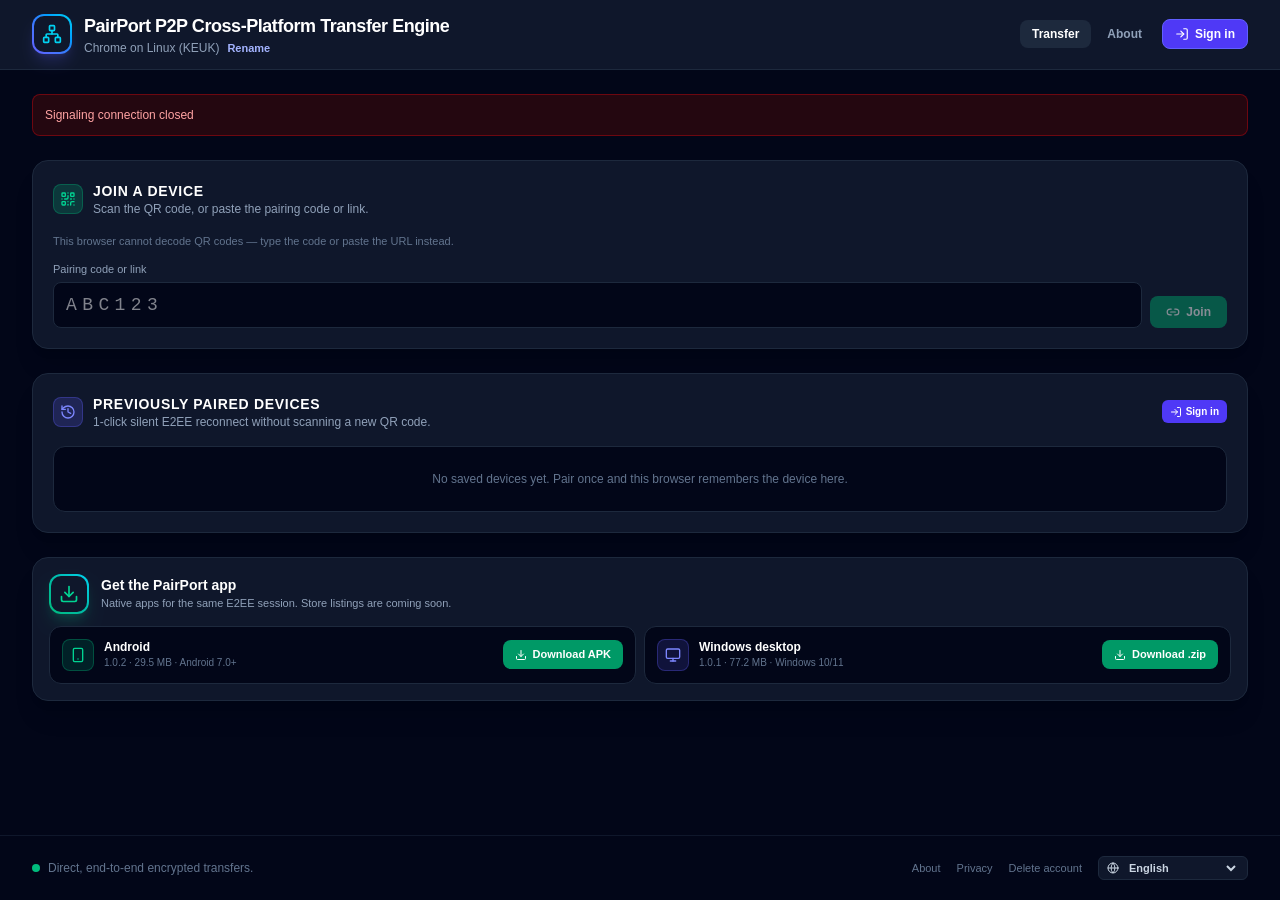
==== index.html @ 7654a20d "Send relay payloads as binary frames" ====
<!doctype html>
<html lang="en">
  <head>
    <meta charset="UTF-8" />
    <meta name="viewport" content="width=device-width, initial-scale=1.0" />
    <title>PairPort P2P Cross-Platform Transfer Engine</title>
    <meta name="description" content="Kotlin Multiplatform & Compose real-time P2P file transfer prototype with WebRTC, LAN fallback, and zero-storage signaling relay." />
    <meta property="og:title" content="PairPort P2P Cross-Platform Transfer Engine" />
    <meta property="og:description" content="Kotlin Multiplatform & Compose real-time P2P file transfer prototype with WebRTC, LAN fallback, and zero-storage signaling relay." />
    <meta property="og:type" content="website" />
    <meta name="twitter:card" content="summary_large_image" />
    <script type="module" crossorigin src="/assets/index-DJAV026c.js"></script>
    <link rel="stylesheet" crossorigin href="/assets/index-BDI04sQw.css">
  </head>
  <body>
    <div id="root"></div>
  </body>
</html>
---- assets/index-BDI04sQw.css ----
/*! tailwindcss v4.3.5 | MIT License | https://tailwindcss.com */
@layer properties{@supports (((-webkit-hyphens:none)) and (not (margin-trim:block))) or ((-moz-orient:inline) and (not (color:rgb(from red r g b)))){*,:before,:after,::backdrop{--tw-translate-x:0;--tw-translate-y:0;--tw-translate-z:0;--tw-space-y-reverse:0;--tw-border-style:solid;--tw-gradient-position:initial;--tw-gradient-from:#0000;--tw-gradient-via:#0000;--tw-gradient-to:#0000;--tw-gradient-stops:initial;--tw-gradient-via-stops:initial;--tw-gradient-from-position:0%;--tw-gradient-via-position:50%;--tw-gradient-to-position:100%;--tw-leading:initial;--tw-font-weight:initial;--tw-tracking:initial;--tw-shadow:0 0 #0000;--tw-shadow-color:initial;--tw-shadow-alpha:100%;--tw-inset-shadow:0 0 #0000;--tw-inset-shadow-color:initial;--tw-inset-shadow-alpha:100%;--tw-ring-color:initial;--tw-ring-shadow:0 0 #0000;--tw-inset-ring-color:initial;--tw-inset-ring-shadow:0 0 #0000;--tw-ring-inset:initial;--tw-ring-offset-width:0px;--tw-ring-offset-color:#fff;--tw-ring-offset-shadow:0 0 #0000;--tw-outline-style:solid;--tw-blur:initial;--tw-brightness:initial;--tw-contrast:initial;--tw-grayscale:initial;--tw-hue-rotate:initial;--tw-invert:initial;--tw-opacity:initial;--tw-saturate:initial;--tw-sepia:initial;--tw-drop-shadow:initial;--tw-drop-shadow-color:initial;--tw-drop-shadow-alpha:100%;--tw-drop-shadow-size:initial;--tw-backdrop-blur:initial;--tw-backdrop-brightness:initial;--tw-backdrop-contrast:initial;--tw-backdrop-grayscale:initial;--tw-backdrop-hue-rotate:initial;--tw-backdrop-invert:initial;--tw-backdrop-opacity:initial;--tw-backdrop-saturate:initial;--tw-backdrop-sepia:initial;--tw-duration:initial}}}@layer theme{:root,:host{--font-sans:-apple-system, BlinkMacSystemFont, "Segoe UI", Roboto, "Helvetica Neue", "Noto Sans", Arial, sans-serif, "Apple Color Emoji", "Segoe UI Emoji", "Segoe UI Symbol", "Noto Color Emoji";--font-mono:ui-monospace, SFMono-Regular, Menlo, Monaco, Consolas, "Liberation Mono", "Courier New", monospace;--color-red-300:oklch(80.8% .114 19.571);--color-red-400:oklch(70.4% .191 22.216);--color-red-500:oklch(63.7% .237 25.331);--color-red-600:oklch(57.7% .245 27.325);--color-red-800:oklch(44.4% .177 26.899);--color-red-900:oklch(39.6% .141 25.723);--color-red-950:oklch(25.8% .092 26.042);--color-amber-200:oklch(92.4% .12 95.746);--color-amber-300:oklch(87.9% .169 91.605);--color-amber-400:oklch(82.8% .189 84.429);--color-amber-500:oklch(76.9% .188 70.08);--color-amber-800:oklch(47.3% .137 46.201);--color-amber-900:oklch(41.4% .112 45.904);--color-amber-950:oklch(27.9% .077 45.635);--color-emerald-300:oklch(84.5% .143 164.978);--color-emerald-400:oklch(76.5% .177 163.223);--color-emerald-500:oklch(69.6% .17 162.48);--color-emerald-600:oklch(59.6% .145 163.225);--color-emerald-800:oklch(43.2% .095 166.913);--color-emerald-950:oklch(26.2% .051 172.552);--color-teal-500:oklch(70.4% .14 182.503);--color-cyan-400:oklch(78.9% .154 211.53);--color-blue-500:oklch(62.3% .214 259.815);--color-indigo-200:oklch(87% .065 274.039);--color-indigo-300:oklch(78.5% .115 274.713);--color-indigo-400:oklch(67.3% .182 276.935);--color-indigo-500:oklch(58.5% .233 277.117);--color-indigo-600:oklch(51.1% .262 276.966);--color-indigo-800:oklch(39.8% .195 277.366);--color-indigo-950:oklch(25.7% .09 281.288);--color-slate-100:oklch(96.8% .007 247.896);--color-slate-200:oklch(92.9% .013 255.508);--color-slate-300:oklch(86.9% .022 252.894);--color-slate-400:oklch(70.4% .04 256.788);--color-slate-500:oklch(55.4% .046 257.417);--color-slate-600:oklch(44.6% .043 257.281);--color-slate-700:oklch(37.2% .044 257.287);--color-slate-800:oklch(27.9% .041 260.031);--color-slate-900:oklch(20.8% .042 265.755);--color-slate-950:oklch(12.9% .042 264.695);--color-white:#fff;--spacing:.25rem;--container-sm:24rem;--container-md:28rem;--container-7xl:80rem;--text-xs:.75rem;--text-xs--line-height:calc(1 / .75);--text-sm:.875rem;--text-sm--line-height:calc(1.25 / .875);--text-lg:1.125rem;--text-lg--line-height:calc(1.75 / 1.125);--text-2xl:1.5rem;--text-2xl--line-height:calc(2 / 1.5);--font-weight-medium:500;--font-weight-semibold:600;--font-weight-bold:700;--tracking-tight:-.025em;--tracking-wide:.025em;--tracking-wider:.05em;--leading-relaxed:1.625;--radius-md:.375rem;--radius-lg:.5rem;--radius-xl:.75rem;--radius-2xl:1rem;--animate-spin:spin 1s linear infinite;--animate-pulse:pulse 2s cubic-bezier(.4, 0, .6, 1) infinite;--blur-sm:8px;--default-transition-duration:.15s;--default-transition-timing-function:cubic-bezier(.4, 0, .2, 1);--default-font-family:var(--font-sans);--default-mono-font-family:var(--font-mono)}}@layer base{*,:after,:before,::backdrop{box-sizing:border-box;border:0 solid;margin:0;padding:0}::file-selector-button{box-sizing:border-box;border:0 solid;margin:0;padding:0}html,:host{-webkit-text-size-adjust:100%;tab-size:4;line-height:1.5;font-family:var(--default-font-family,-apple-system, BlinkMacSystemFont, "Segoe UI", Roboto, "Helvetica Neue", "Noto Sans", Arial, sans-serif, "Apple Color Emoji", "Segoe UI Emoji", "Segoe UI Symbol", "Noto Color Emoji");font-feature-settings:var(--default-font-feature-settings,normal);font-variation-settings:var(--default-font-variation-settings,normal);-webkit-tap-highlight-color:transparent}hr{height:0;color:inherit;border-top-width:1px}abbr:where([title]){-webkit-text-decoration:underline dotted;text-decoration:underline dotted}h1,h2,h3,h4,h5,h6{font-size:inherit;font-weight:inherit}a{color:inherit;-webkit-text-decoration:inherit;-webkit-text-decoration:inherit;-webkit-text-decoration:inherit;-webkit-text-decoration:inherit;text-decoration:inherit}b,strong{font-weight:bolder}code,kbd,samp,pre{font-family:var(--default-mono-font-family,ui-monospace, SFMono-Regular, Menlo, Monaco, Consolas, "Liberation Mono", "Courier New", monospace);font-feature-settings:var(--default-mono-font-feature-settings,normal);font-variation-settings:var(--default-mono-font-variation-settings,normal);font-size:1em}small{font-size:80%}sub,sup{vertical-align:baseline;font-size:75%;line-height:0;position:relative}sub{bottom:-.25em}sup{top:-.5em}table{text-indent:0;border-color:inherit;border-collapse:collapse}:-moz-focusring:where(:not(iframe)){outline:auto}progress{vertical-align:baseline}summary{display:list-item}ol,ul,menu{list-style:none}img,svg,video,canvas,audio,iframe,embed,object{vertical-align:middle;display:block}img,video{max-width:100%;height:auto}button,input,select,optgroup,textarea{font:inherit;font-feature-settings:inherit;font-variation-settings:inherit;letter-spacing:inherit;color:inherit;opacity:1;background-color:#0000;border-radius:0}::file-selector-button{font:inherit;font-feature-settings:inherit;font-variation-settings:inherit;letter-spacing:inherit;color:inherit;opacity:1;background-color:#0000;border-radius:0}:where(select:is([multiple],[size])) optgroup{font-weight:bolder}:where(select:is([multiple],[size])) optgroup option{padding-inline-start:20px}::file-selector-button{margin-inline-end:4px}::placeholder{opacity:1}@supports (not ((-webkit-appearance:-apple-pay-button))) or (contain-intrinsic-size:1px){::placeholder{color:currentColor}@supports (color:color-mix(in lab, red, red)){::placeholder{color:color-mix(in oklab, currentcolor 50%, transparent)}}}textarea{resize:vertical}::-webkit-search-decoration{-webkit-appearance:none}::-webkit-date-and-time-value{min-height:1lh;text-align:inherit}::-webkit-datetime-edit{display:inline-flex}::-webkit-datetime-edit-fields-wrapper{padding:0}::-webkit-datetime-edit{padding-block:0}::-webkit-datetime-edit-year-field{padding-block:0}::-webkit-datetime-edit-month-field{padding-block:0}::-webkit-datetime-edit-day-field{padding-block:0}::-webkit-datetime-edit-hour-field{padding-block:0}::-webkit-datetime-edit-minute-field{padding-block:0}::-webkit-datetime-edit-second-field{padding-block:0}::-webkit-datetime-edit-millisecond-field{padding-block:0}::-webkit-datetime-edit-meridiem-field{padding-block:0}::-webkit-calendar-picker-indicator{line-height:1}:-moz-ui-invalid{box-shadow:none}button,input:where([type=button],[type=reset],[type=submit]){appearance:button}::file-selector-button{appearance:button}::-webkit-inner-spin-button{height:auto}::-webkit-outer-spin-button{height:auto}[hidden]:where(:not([hidden=until-found])){display:none!important}}@layer components;@layer utilities{.invisible{visibility:hidden}.visible{visibility:visible}.sr-only{clip-path:inset(50%);white-space:nowrap;border-width:0;width:1px;height:1px;margin:-1px;padding:0;position:absolute;overflow:hidden}.absolute{position:absolute}.fixed{position:fixed}.relative{position:relative}.static{position:static}.inset-0{inset:0}.top-1\/2{top:50%}.top-3{top:calc(var(--spacing) * 3)}.right-1\.5{right:calc(var(--spacing) * 1.5)}.right-3{right:calc(var(--spacing) * 3)}.z-50{z-index:50}.container{width:100%}@media (width>=40rem){.container{max-width:40rem}}@media (width>=48rem){.container{max-width:48rem}}@media (width>=64rem){.container{max-width:64rem}}@media (width>=80rem){.container{max-width:80rem}}@media (width>=96rem){.container{max-width:96rem}}.mx-auto{margin-inline:auto}.mt-0\.5{margin-top:calc(var(--spacing) * .5)}.mt-1{margin-top:var(--spacing)}.mt-1\.5{margin-top:calc(var(--spacing) * 1.5)}.mt-2{margin-top:calc(var(--spacing) * 2)}.mt-3{margin-top:calc(var(--spacing) * 3)}.mt-4{margin-top:calc(var(--spacing) * 4)}.mb-1{margin-bottom:var(--spacing)}.mb-1\.5{margin-bottom:calc(var(--spacing) * 1.5)}.mb-2{margin-bottom:calc(var(--spacing) * 2)}.mb-3{margin-bottom:calc(var(--spacing) * 3)}.mb-4{margin-bottom:calc(var(--spacing) * 4)}.ml-auto{margin-left:auto}.block{display:block}.contents{display:contents}.flex{display:flex}.grid{display:grid}.hidden{display:none}.inline{display:inline}.inline-flex{display:inline-flex}.table{display:table}.h-1\.5{height:calc(var(--spacing) * 1.5)}.h-2{height:calc(var(--spacing) * 2)}.h-3{height:calc(var(--spacing) * 3)}.h-3\.5{height:calc(var(--spacing) * 3.5)}.h-4{height:calc(var(--spacing) * 4)}.h-5{height:calc(var(--spacing) * 5)}.h-8{height:calc(var(--spacing) * 8)}.h-10{height:calc(var(--spacing) * 10)}.h-11{height:calc(var(--spacing) * 11)}.h-56{height:calc(var(--spacing) * 56)}.h-full{height:100%}.max-h-24{max-height:calc(var(--spacing) * 24)}.max-h-40{max-height:calc(var(--spacing) * 40)}.max-h-64{max-height:calc(var(--spacing) * 64)}.max-h-\[56vh\]{max-height:56vh}.max-h-\[calc\(100vh-2rem\)\]{max-height:calc(100vh - 2rem)}.min-h-\[40px\]{min-height:40px}.min-h-\[320px\]{min-height:320px}.min-h-screen{min-height:100vh}.w-2{width:calc(var(--spacing) * 2)}.w-3{width:calc(var(--spacing) * 3)}.w-3\.5{width:calc(var(--spacing) * 3.5)}.w-4{width:calc(var(--spacing) * 4)}.w-5{width:calc(var(--spacing) * 5)}.w-8{width:calc(var(--spacing) * 8)}.w-10{width:calc(var(--spacing) * 10)}.w-11{width:calc(var(--spacing) * 11)}.w-56{width:calc(var(--spacing) * 56)}.w-full{width:100%}.max-w-7xl{max-width:var(--container-7xl)}.max-w-\[78\%\]{max-width:78%}.max-w-\[160px\]{max-width:160px}.max-w-md{max-width:var(--container-md)}.max-w-sm{max-width:var(--container-sm)}.min-w-0{min-width:0}.min-w-\[180px\]{min-width:180px}.flex-1{flex:1}.shrink-0{flex-shrink:0}.grow{flex-grow:1}.border-collapse{border-collapse:collapse}.-translate-y-1\/2{--tw-translate-y:calc(calc(1 / 2 * 100%) * -1);translate:var(--tw-translate-x) var(--tw-translate-y)}.animate-pulse{animation:var(--animate-pulse)}.animate-spin{animation:var(--animate-spin)}.cursor-pointer{cursor:pointer}.resize-none{resize:none}.grid-cols-1{grid-template-columns:repeat(1,minmax(0,1fr))}.grid-cols-2{grid-template-columns:repeat(2,minmax(0,1fr))}.flex-col{flex-direction:column}.flex-wrap{flex-wrap:wrap}.items-center{align-items:center}.items-end{align-items:flex-end}.items-start{align-items:flex-start}.justify-between{justify-content:space-between}.justify-center{justify-content:center}.justify-end{justify-content:flex-end}.justify-start{justify-content:flex-start}.gap-1{gap:var(--spacing)}.gap-1\.5{gap:calc(var(--spacing) * 1.5)}.gap-2{gap:calc(var(--spacing) * 2)}.gap-2\.5{gap:calc(var(--spacing) * 2.5)}.gap-3{gap:calc(var(--spacing) * 3)}:where(.space-y-2>:not(:last-child)){--tw-space-y-reverse:0;margin-block-start:calc(calc(var(--spacing) * 2) * var(--tw-space-y-reverse));margin-block-end:calc(calc(var(--spacing) * 2) * calc(1 - var(--tw-space-y-reverse)))}:where(.space-y-3>:not(:last-child)){--tw-space-y-reverse:0;margin-block-start:calc(calc(var(--spacing) * 3) * var(--tw-space-y-reverse));margin-block-end:calc(calc(var(--spacing) * 3) * calc(1 - var(--tw-space-y-reverse)))}:where(.space-y-4>:not(:last-child)){--tw-space-y-reverse:0;margin-block-start:calc(calc(var(--spacing) * 4) * var(--tw-space-y-reverse));margin-block-end:calc(calc(var(--spacing) * 4) * calc(1 - var(--tw-space-y-reverse)))}:where(.space-y-6>:not(:last-child)){--tw-space-y-reverse:0;margin-block-start:calc(calc(var(--spacing) * 6) * var(--tw-space-y-reverse));margin-block-end:calc(calc(var(--spacing) * 6) * calc(1 - var(--tw-space-y-reverse)))}.gap-x-4{column-gap:calc(var(--spacing) * 4)}.gap-y-2{row-gap:calc(var(--spacing) * 2)}.truncate{text-overflow:ellipsis;white-space:nowrap;overflow:hidden}.overflow-hidden{overflow:hidden}.overflow-y-auto{overflow-y:auto}.rounded-2xl{border-radius:var(--radius-2xl)}.rounded-\[10px\]{border-radius:10px}.rounded-full{border-radius:2147483647px}.rounded-lg{border-radius:var(--radius-lg)}.rounded-md{border-radius:var(--radius-md)}.rounded-xl{border-radius:var(--radius-xl)}.border{border-style:var(--tw-border-style);border-width:1px}.border-t{border-top-style:var(--tw-border-style);border-top-width:1px}.border-b{border-bottom-style:var(--tw-border-style);border-bottom-width:1px}.border-amber-500{border-color:var(--color-amber-500)}.border-amber-500\/30{border-color:#f99c004d}@supports (color:color-mix(in lab, red, red)){.border-amber-500\/30{border-color:color-mix(in oklab, var(--color-amber-500) 30%, transparent)}}.border-amber-800\/60{border-color:#953d0099}@supports (color:color-mix(in lab, red, red)){.border-amber-800\/60{border-color:color-mix(in oklab, var(--color-amber-800) 60%, transparent)}}.border-amber-900\/60{border-color:#7b330699}@supports (color:color-mix(in lab, red, red)){.border-amber-900\/60{border-color:color-mix(in oklab, var(--color-amber-900) 60%, transparent)}}.border-emerald-500\/30{border-color:#00bb7f4d}@supports (color:color-mix(in lab, red, red)){.border-emerald-500\/30{border-color:color-mix(in oklab, var(--color-emerald-500) 30%, transparent)}}.border-emerald-500\/40{border-color:#00bb7f66}@supports (color:color-mix(in lab, red, red)){.border-emerald-500\/40{border-color:color-mix(in oklab, var(--color-emerald-500) 40%, transparent)}}.border-emerald-800\/60{border-color:#005f4699}@supports (color:color-mix(in lab, red, red)){.border-emerald-800\/60{border-color:color-mix(in oklab, var(--color-emerald-800) 60%, transparent)}}.border-indigo-500{border-color:var(--color-indigo-500)}.border-indigo-500\/30{border-color:#625fff4d}@supports (color:color-mix(in lab, red, red)){.border-indigo-500\/30{border-color:color-mix(in oklab, var(--color-indigo-500) 30%, transparent)}}.border-indigo-800\/40{border-color:#372aac66}@supports (color:color-mix(in lab, red, red)){.border-indigo-800\/40{border-color:color-mix(in oklab, var(--color-indigo-800) 40%, transparent)}}.border-indigo-800\/60{border-color:#372aac99}@supports (color:color-mix(in lab, red, red)){.border-indigo-800\/60{border-color:color-mix(in oklab, var(--color-indigo-800) 60%, transparent)}}.border-red-800\/60{border-color:#9f071299}@supports (color:color-mix(in lab, red, red)){.border-red-800\/60{border-color:color-mix(in oklab, var(--color-red-800) 60%, transparent)}}.border-red-900\/60{border-color:#82181a99}@supports (color:color-mix(in lab, red, red)){.border-red-900\/60{border-color:color-mix(in oklab, var(--color-red-900) 60%, transparent)}}.border-slate-200{border-color:var(--color-slate-200)}.border-slate-600{border-color:var(--color-slate-600)}.border-slate-700{border-color:var(--color-slate-700)}.border-slate-700\/60{border-color:#31415899}@supports (color:color-mix(in lab, red, red)){.border-slate-700\/60{border-color:color-mix(in oklab, var(--color-slate-700) 60%, transparent)}}.border-slate-800{border-color:var(--color-slate-800)}.border-slate-900{border-color:var(--color-slate-900)}.bg-amber-500\/20{background-color:#f99c0033}@supports (color:color-mix(in lab, red, red)){.bg-amber-500\/20{background-color:color-mix(in oklab, var(--color-amber-500) 20%, transparent)}}.bg-amber-900\/40{background-color:#7b330666}@supports (color:color-mix(in lab, red, red)){.bg-amber-900\/40{background-color:color-mix(in oklab, var(--color-amber-900) 40%, transparent)}}.bg-amber-950\/40{background-color:#46190166}@supports (color:color-mix(in lab, red, red)){.bg-amber-950\/40{background-color:color-mix(in oklab, var(--color-amber-950) 40%, transparent)}}.bg-emerald-400{background-color:var(--color-emerald-400)}.bg-emerald-500{background-color:var(--color-emerald-500)}.bg-emerald-500\/15{background-color:#00bb7f26}@supports (color:color-mix(in lab, red, red)){.bg-emerald-500\/15{background-color:color-mix(in oklab, var(--color-emerald-500) 15%, transparent)}}.bg-emerald-500\/20{background-color:#00bb7f33}@supports (color:color-mix(in lab, red, red)){.bg-emerald-500\/20{background-color:color-mix(in oklab, var(--color-emerald-500) 20%, transparent)}}.bg-emerald-600{background-color:var(--color-emerald-600)}.bg-emerald-950\/50{background-color:#002c2280}@supports (color:color-mix(in lab, red, red)){.bg-emerald-950\/50{background-color:color-mix(in oklab, var(--color-emerald-950) 50%, transparent)}}.bg-indigo-500\/15{background-color:#625fff26}@supports (color:color-mix(in lab, red, red)){.bg-indigo-500\/15{background-color:color-mix(in oklab, var(--color-indigo-500) 15%, transparent)}}.bg-indigo-500\/20{background-color:#625fff33}@supports (color:color-mix(in lab, red, red)){.bg-indigo-500\/20{background-color:color-mix(in oklab, var(--color-indigo-500) 20%, transparent)}}.bg-indigo-600{background-color:var(--color-indigo-600)}.bg-indigo-950\/40{background-color:#1e1a4d66}@supports (color:color-mix(in lab, red, red)){.bg-indigo-950\/40{background-color:color-mix(in oklab, var(--color-indigo-950) 40%, transparent)}}.bg-indigo-950\/50{background-color:#1e1a4d80}@supports (color:color-mix(in lab, red, red)){.bg-indigo-950\/50{background-color:color-mix(in oklab, var(--color-indigo-950) 50%, transparent)}}.bg-indigo-950\/60{background-color:#1e1a4d99}@supports (color:color-mix(in lab, red, red)){.bg-indigo-950\/60{background-color:color-mix(in oklab, var(--color-indigo-950) 60%, transparent)}}.bg-red-500{background-color:var(--color-red-500)}.bg-red-600{background-color:var(--color-red-600)}.bg-red-950\/40{background-color:#46080966}@supports (color:color-mix(in lab, red, red)){.bg-red-950\/40{background-color:color-mix(in oklab, var(--color-red-950) 40%, transparent)}}.bg-red-950\/50{background-color:#46080980}@supports (color:color-mix(in lab, red, red)){.bg-red-950\/50{background-color:color-mix(in oklab, var(--color-red-950) 50%, transparent)}}.bg-slate-600{background-color:var(--color-slate-600)}.bg-slate-700{background-color:var(--color-slate-700)}.bg-slate-800{background-color:var(--color-slate-800)}.bg-slate-800\/80{background-color:#1d293dcc}@supports (color:color-mix(in lab, red, red)){.bg-slate-800\/80{background-color:color-mix(in oklab, var(--color-slate-800) 80%, transparent)}}.bg-slate-900{background-color:var(--color-slate-900)}.bg-slate-950{background-color:var(--color-slate-950)}.bg-slate-950\/80{background-color:#020618cc}@supports (color:color-mix(in lab, red, red)){.bg-slate-950\/80{background-color:color-mix(in oklab, var(--color-slate-950) 80%, transparent)}}.bg-transparent{background-color:#0000}.bg-white{background-color:var(--color-white)}.bg-gradient-to-r{--tw-gradient-position:to right in oklab;background-image:linear-gradient(var(--tw-gradient-stops))}.bg-gradient-to-tr{--tw-gradient-position:to top right in oklab;background-image:linear-gradient(var(--tw-gradient-stops))}.from-emerald-500{--tw-gradient-from:var(--color-emerald-500);--tw-gradient-stops:var(--tw-gradient-via-stops,var(--tw-gradient-position), var(--tw-gradient-from) var(--tw-gradient-from-position), var(--tw-gradient-to) var(--tw-gradient-to-position))}.from-indigo-500{--tw-gradient-from:var(--color-indigo-500);--tw-gradient-stops:var(--tw-gradient-via-stops,var(--tw-gradient-position), var(--tw-gradient-from) var(--tw-gradient-from-position), var(--tw-gradient-to) var(--tw-gradient-to-position))}.via-blue-500{--tw-gradient-via:var(--color-blue-500);--tw-gradient-via-stops:var(--tw-gradient-position), var(--tw-gradient-from) var(--tw-gradient-from-position), var(--tw-gradient-via) var(--tw-gradient-via-position), var(--tw-gradient-to) var(--tw-gradient-to-position);--tw-gradient-stops:var(--tw-gradient-via-stops)}.via-teal-500{--tw-gradient-via:var(--color-teal-500);--tw-gradient-via-stops:var(--tw-gradient-position), var(--tw-gradient-from) var(--tw-gradient-from-position), var(--tw-gradient-via) var(--tw-gradient-via-position), var(--tw-gradient-to) var(--tw-gradient-to-position);--tw-gradient-stops:var(--tw-gradient-via-stops)}.to-cyan-400{--tw-gradient-to:var(--color-cyan-400);--tw-gradient-stops:var(--tw-gradient-via-stops,var(--tw-gradient-position), var(--tw-gradient-from) var(--tw-gradient-from-position), var(--tw-gradient-to) var(--tw-gradient-to-position))}.to-emerald-400{--tw-gradient-to:var(--color-emerald-400);--tw-gradient-stops:var(--tw-gradient-via-stops,var(--tw-gradient-position), var(--tw-gradient-from) var(--tw-gradient-from-position), var(--tw-gradient-to) var(--tw-gradient-to-position))}.object-cover{object-fit:cover}.p-0\.5{padding:calc(var(--spacing) * .5)}.p-1{padding:var(--spacing)}.p-1\.5{padding:calc(var(--spacing) * 1.5)}.p-2{padding:calc(var(--spacing) * 2)}.p-2\.5{padding:calc(var(--spacing) * 2.5)}.p-3{padding:calc(var(--spacing) * 3)}.p-4{padding:calc(var(--spacing) * 4)}.p-5{padding:calc(var(--spacing) * 5)}.p-6{padding:calc(var(--spacing) * 6)}.px-2{padding-inline:calc(var(--spacing) * 2)}.px-2\.5{padding-inline:calc(var(--spacing) * 2.5)}.px-3{padding-inline:calc(var(--spacing) * 3)}.px-4{padding-inline:calc(var(--spacing) * 4)}.px-6{padding-inline:calc(var(--spacing) * 6)}.py-1{padding-block:var(--spacing)}.py-1\.5{padding-block:calc(var(--spacing) * 1.5)}.py-2{padding-block:calc(var(--spacing) * 2)}.py-3{padding-block:calc(var(--spacing) * 3)}.py-4{padding-block:calc(var(--spacing) * 4)}.py-5{padding-block:calc(var(--spacing) * 5)}.py-6{padding-block:calc(var(--spacing) * 6)}.py-12{padding-block:calc(var(--spacing) * 12)}.pt-3{padding-top:calc(var(--spacing) * 3)}.pr-8{padding-right:calc(var(--spacing) * 8)}.pr-10{padding-right:calc(var(--spacing) * 10)}.text-center{text-align:center}.font-mono{font-family:var(--font-mono)}.font-sans{font-family:var(--font-sans)}.text-2xl{font-size:var(--text-2xl);line-height:var(--tw-leading,var(--text-2xl--line-height))}.text-lg{font-size:var(--text-lg);line-height:var(--tw-leading,var(--text-lg--line-height))}.text-sm{font-size:var(--text-sm);line-height:var(--tw-leading,var(--text-sm--line-height))}.text-xs{font-size:var(--text-xs);line-height:var(--tw-leading,var(--text-xs--line-height))}.text-\[10px\]{font-size:10px}.text-\[11px\]{font-size:11px}.leading-relaxed{--tw-leading:var(--leading-relaxed);line-height:var(--leading-relaxed)}.font-bold{--tw-font-weight:var(--font-weight-bold);font-weight:var(--font-weight-bold)}.font-medium{--tw-font-weight:var(--font-weight-medium);font-weight:var(--font-weight-medium)}.font-semibold{--tw-font-weight:var(--font-weight-semibold);font-weight:var(--font-weight-semibold)}.tracking-\[0\.3em\]{--tw-tracking:.3em;letter-spacing:.3em}.tracking-\[0\.35em\]{--tw-tracking:.35em;letter-spacing:.35em}.tracking-tight{--tw-tracking:var(--tracking-tight);letter-spacing:var(--tracking-tight)}.tracking-wide{--tw-tracking:var(--tracking-wide);letter-spacing:var(--tracking-wide)}.tracking-wider{--tw-tracking:var(--tracking-wider);letter-spacing:var(--tracking-wider)}.break-words{overflow-wrap:break-word}.break-all{word-break:break-all}.whitespace-pre-wrap{white-space:pre-wrap}.text-amber-200{color:var(--color-amber-200)}.text-amber-300{color:var(--color-amber-300)}.text-amber-400{color:var(--color-amber-400)}.text-cyan-400{color:var(--color-cyan-400)}.text-emerald-300{color:var(--color-emerald-300)}.text-emerald-400{color:var(--color-emerald-400)}.text-indigo-200{color:var(--color-indigo-200)}.text-indigo-300{color:var(--color-indigo-300)}.text-indigo-400{color:var(--color-indigo-400)}.text-red-300{color:var(--color-red-300)}.text-red-400{color:var(--color-red-400)}.text-slate-100{color:var(--color-slate-100)}.text-slate-200{color:var(--color-slate-200)}.text-slate-300{color:var(--color-slate-300)}.text-slate-400{color:var(--color-slate-400)}.text-slate-500{color:var(--color-slate-500)}.text-slate-600{color:var(--color-slate-600)}.text-white{color:var(--color-white)}.lowercase{text-transform:lowercase}.uppercase{text-transform:uppercase}.placeholder-slate-500::placeholder{color:var(--color-slate-500)}.shadow{--tw-shadow:0 1px 3px 0 var(--tw-shadow-color,#0000001a), 0 1px 2px -1px var(--tw-shadow-color,#0000001a);box-shadow:var(--tw-inset-shadow), var(--tw-inset-ring-shadow), var(--tw-ring-offset-shadow), var(--tw-ring-shadow), var(--tw-shadow)}.shadow-2xl{--tw-shadow:0 25px 50px -12px var(--tw-shadow-color,#00000040);box-shadow:var(--tw-inset-shadow), var(--tw-inset-ring-shadow), var(--tw-ring-offset-shadow), var(--tw-ring-shadow), var(--tw-shadow)}.shadow-\[0_0_6px_rgba\(52\,211\,153\,0\.8\)\]{--tw-shadow:0 0 6px var(--tw-shadow-color,#34d399cc);box-shadow:var(--tw-inset-shadow), var(--tw-inset-ring-shadow), var(--tw-ring-offset-shadow), var(--tw-ring-shadow), var(--tw-shadow)}.shadow-lg{--tw-shadow:0 10px 15px -3px var(--tw-shadow-color,#0000001a), 0 4px 6px -4px var(--tw-shadow-color,#0000001a);box-shadow:var(--tw-inset-shadow), var(--tw-inset-ring-shadow), var(--tw-ring-offset-shadow), var(--tw-ring-shadow), var(--tw-shadow)}.shadow-xl{--tw-shadow:0 20px 25px -5px var(--tw-shadow-color,#0000001a), 0 8px 10px -6px var(--tw-shadow-color,#0000001a);box-shadow:var(--tw-inset-shadow), var(--tw-inset-ring-shadow), var(--tw-ring-offset-shadow), var(--tw-ring-shadow), var(--tw-shadow)}.ring{--tw-ring-shadow:var(--tw-ring-inset, ) 0 0 0 calc(1px + var(--tw-ring-offset-width)) var(--tw-ring-color,currentcolor);box-shadow:var(--tw-inset-shadow), var(--tw-inset-ring-shadow), var(--tw-ring-offset-shadow), var(--tw-ring-shadow), var(--tw-shadow)}.shadow-emerald-500\/20{--tw-shadow-color:#00bb7f33}@supports (color:color-mix(in lab, red, red)){.shadow-emerald-500\/20{--tw-shadow-color:color-mix(in oklab, color-mix(in oklab, var(--color-emerald-500) 20%, transparent) var(--tw-shadow-alpha), transparent)}}.shadow-indigo-500\/20{--tw-shadow-color:#625fff33}@supports (color:color-mix(in lab, red, red)){.shadow-indigo-500\/20{--tw-shadow-color:color-mix(in oklab, color-mix(in oklab, var(--color-indigo-500) 20%, transparent) var(--tw-shadow-alpha), transparent)}}.outline{outline-style:var(--tw-outline-style);outline-width:1px}.filter{filter:var(--tw-blur, ) var(--tw-brightness, ) var(--tw-contrast, ) var(--tw-grayscale, ) var(--tw-hue-rotate, ) var(--tw-invert, ) var(--tw-saturate, ) var(--tw-sepia, ) var(--tw-drop-shadow, )}.backdrop-blur-sm{--tw-backdrop-blur:blur(var(--blur-sm));-webkit-backdrop-filter:var(--tw-backdrop-blur, ) var(--tw-backdrop-brightness, ) var(--tw-backdrop-contrast, ) var(--tw-backdrop-grayscale, ) var(--tw-backdrop-hue-rotate, ) var(--tw-backdrop-invert, ) var(--tw-backdrop-opacity, ) var(--tw-backdrop-saturate, ) var(--tw-backdrop-sepia, );backdrop-filter:var(--tw-backdrop-blur, ) var(--tw-backdrop-brightness, ) var(--tw-backdrop-contrast, ) var(--tw-backdrop-grayscale, ) var(--tw-backdrop-hue-rotate, ) var(--tw-backdrop-invert, ) var(--tw-backdrop-opacity, ) var(--tw-backdrop-saturate, ) var(--tw-backdrop-sepia, )}.transition-all{transition-property:all;transition-timing-function:var(--tw-ease,var(--default-transition-timing-function));transition-duration:var(--tw-duration,var(--default-transition-duration))}.transition-colors{transition-property:color,background-color,border-color,outline-color,text-decoration-color,fill,stroke,--tw-gradient-from,--tw-gradient-via,--tw-gradient-to;transition-timing-function:var(--tw-ease,var(--default-transition-timing-function));transition-duration:var(--tw-duration,var(--default-transition-duration))}.duration-150{--tw-duration:.15s;transition-duration:.15s}.selection\:bg-indigo-500 ::selection{background-color:var(--color-indigo-500)}.selection\:bg-indigo-500::selection{background-color:var(--color-indigo-500)}.selection\:text-white ::selection{color:var(--color-white)}.selection\:text-white::selection{color:var(--color-white)}.placeholder\:text-slate-600::placeholder{color:var(--color-slate-600)}@media (hover:hover){.hover\:bg-amber-900\/70:hover{background-color:#7b3306b3}@supports (color:color-mix(in lab, red, red)){.hover\:bg-amber-900\/70:hover{background-color:color-mix(in oklab, var(--color-amber-900) 70%, transparent)}}.hover\:bg-emerald-500:hover{background-color:var(--color-emerald-500)}.hover\:bg-indigo-500:hover{background-color:var(--color-indigo-500)}.hover\:bg-indigo-950\/40:hover{background-color:#1e1a4d66}@supports (color:color-mix(in lab, red, red)){.hover\:bg-indigo-950\/40:hover{background-color:color-mix(in oklab, var(--color-indigo-950) 40%, transparent)}}.hover\:bg-red-500:hover{background-color:var(--color-red-500)}.hover\:bg-red-950\/40:hover{background-color:#46080966}@supports (color:color-mix(in lab, red, red)){.hover\:bg-red-950\/40:hover{background-color:color-mix(in oklab, var(--color-red-950) 40%, transparent)}}.hover\:bg-red-950\/60:hover{background-color:#46080999}@supports (color:color-mix(in lab, red, red)){.hover\:bg-red-950\/60:hover{background-color:color-mix(in oklab, var(--color-red-950) 60%, transparent)}}.hover\:bg-slate-700:hover{background-color:var(--color-slate-700)}.hover\:bg-slate-800:hover{background-color:var(--color-slate-800)}.hover\:bg-slate-800\/60:hover{background-color:#1d293d99}@supports (color:color-mix(in lab, red, red)){.hover\:bg-slate-800\/60:hover{background-color:color-mix(in oklab, var(--color-slate-800) 60%, transparent)}}.hover\:text-indigo-200:hover{color:var(--color-indigo-200)}.hover\:text-indigo-300:hover{color:var(--color-indigo-300)}.hover\:text-red-300:hover{color:var(--color-red-300)}.hover\:text-slate-200:hover{color:var(--color-slate-200)}.hover\:text-slate-300:hover{color:var(--color-slate-300)}.hover\:text-white:hover{color:var(--color-white)}}.focus\:border-amber-400:focus{border-color:var(--color-amber-400)}.focus\:border-emerald-500:focus{border-color:var(--color-emerald-500)}.focus\:border-indigo-500:focus{border-color:var(--color-indigo-500)}.focus\:outline-none:focus{--tw-outline-style:none;outline-style:none}.disabled\:cursor-not-allowed:disabled{cursor:not-allowed}.disabled\:opacity-40:disabled{opacity:.4}.disabled\:opacity-50:disabled{opacity:.5}@media (hover:hover){.disabled\:hover\:bg-transparent:disabled:hover{background-color:#0000}.disabled\:hover\:text-slate-500:disabled:hover{color:var(--color-slate-500)}}@media (width>=40rem){.sm\:hidden{display:none}.sm\:inline{display:inline}.sm\:grid-cols-2{grid-template-columns:repeat(2,minmax(0,1fr))}.sm\:grid-cols-3{grid-template-columns:repeat(3,minmax(0,1fr))}.sm\:flex-row{flex-direction:row}.sm\:px-3{padding-inline:calc(var(--spacing) * 3)}.sm\:px-6{padding-inline:calc(var(--spacing) * 6)}.sm\:text-left{text-align:left}}@media (width>=64rem){.lg\:px-8{padding-inline:calc(var(--spacing) * 8)}}}@property --tw-translate-x{syntax:"*";inherits:false;initial-value:0}@property --tw-translate-y{syntax:"*";inherits:false;initial-value:0}@property --tw-translate-z{syntax:"*";inherits:false;initial-value:0}@property --tw-space-y-reverse{syntax:"*";inherits:false;initial-value:0}@property --tw-border-style{syntax:"*";inherits:false;initial-value:solid}@property --tw-gradient-position{syntax:"*";inherits:false}@property --tw-gradient-from{syntax:"<color>";inherits:false;initial-value:#0000}@property --tw-gradient-via{syntax:"<color>";inherits:false;initial-value:#0000}@property --tw-gradient-to{syntax:"<color>";inherits:false;initial-value:#0000}@property --tw-gradient-stops{syntax:"*";inherits:false}@property --tw-gradient-via-stops{syntax:"*";inherits:false}@property --tw-gradient-from-position{syntax:"<length-percentage>";inherits:false;initial-value:0%}@property --tw-gradient-via-position{syntax:"<length-percentage>";inherits:false;initial-value:50%}@property --tw-gradient-to-position{syntax:"<length-percentage>";inherits:false;initial-value:100%}@property --tw-leading{syntax:"*";inherits:false}@property --tw-font-weight{syntax:"*";inherits:false}@property --tw-tracking{syntax:"*";inherits:false}@property --tw-shadow{syntax:"*";inherits:false;initial-value:0 0 #0000}@property --tw-shadow-color{syntax:"*";inherits:false}@property --tw-shadow-alpha{syntax:"<percentage>";inherits:false;initial-value:100%}@property --tw-inset-shadow{syntax:"*";inherits:false;initial-value:0 0 #0000}@property --tw-inset-shadow-color{syntax:"*";inherits:false}@property --tw-inset-shadow-alpha{syntax:"<percentage>";inherits:false;initial-value:100%}@property --tw-ring-color{syntax:"*";inherits:false}@property --tw-ring-shadow{syntax:"*";inherits:false;initial-value:0 0 #0000}@property --tw-inset-ring-color{syntax:"*";inherits:false}@property --tw-inset-ring-shadow{syntax:"*";inherits:false;initial-value:0 0 #0000}@property --tw-ring-inset{syntax:"*";inherits:false}@property --tw-ring-offset-width{syntax:"<length>";inherits:false;initial-value:0}@property --tw-ring-offset-color{syntax:"*";inherits:false;initial-value:#fff}@property --tw-ring-offset-shadow{syntax:"*";inherits:false;initial-value:0 0 #0000}@property --tw-outline-style{syntax:"*";inherits:false;initial-value:solid}@property --tw-blur{syntax:"*";inherits:false}@property --tw-brightness{syntax:"*";inherits:false}@property --tw-contrast{syntax:"*";inherits:false}@property --tw-grayscale{syntax:"*";inherits:false}@property --tw-hue-rotate{syntax:"*";inherits:false}@property --tw-invert{syntax:"*";inherits:false}@property --tw-opacity{syntax:"*";inherits:false}@property --tw-saturate{syntax:"*";inherits:false}@property --tw-sepia{syntax:"*";inherits:false}@property --tw-drop-shadow{syntax:"*";inherits:false}@property --tw-drop-shadow-color{syntax:"*";inherits:false}@property --tw-drop-shadow-alpha{syntax:"<percentage>";inherits:false;initial-value:100%}@property --tw-drop-shadow-size{syntax:"*";inherits:false}@property --tw-backdrop-blur{syntax:"*";inherits:false}@property --tw-backdrop-brightness{syntax:"*";inherits:false}@property --tw-backdrop-contrast{syntax:"*";inherits:false}@property --tw-backdrop-grayscale{syntax:"*";inherits:false}@property --tw-backdrop-hue-rotate{syntax:"*";inherits:false}@property --tw-backdrop-invert{syntax:"*";inherits:false}@property --tw-backdrop-opacity{syntax:"*";inherits:false}@property --tw-backdrop-saturate{syntax:"*";inherits:false}@property --tw-backdrop-sepia{syntax:"*";inherits:false}@property --tw-duration{syntax:"*";inherits:false}@keyframes spin{to{transform:rotate(360deg)}}@keyframes pulse{50%{opacity:.5}}
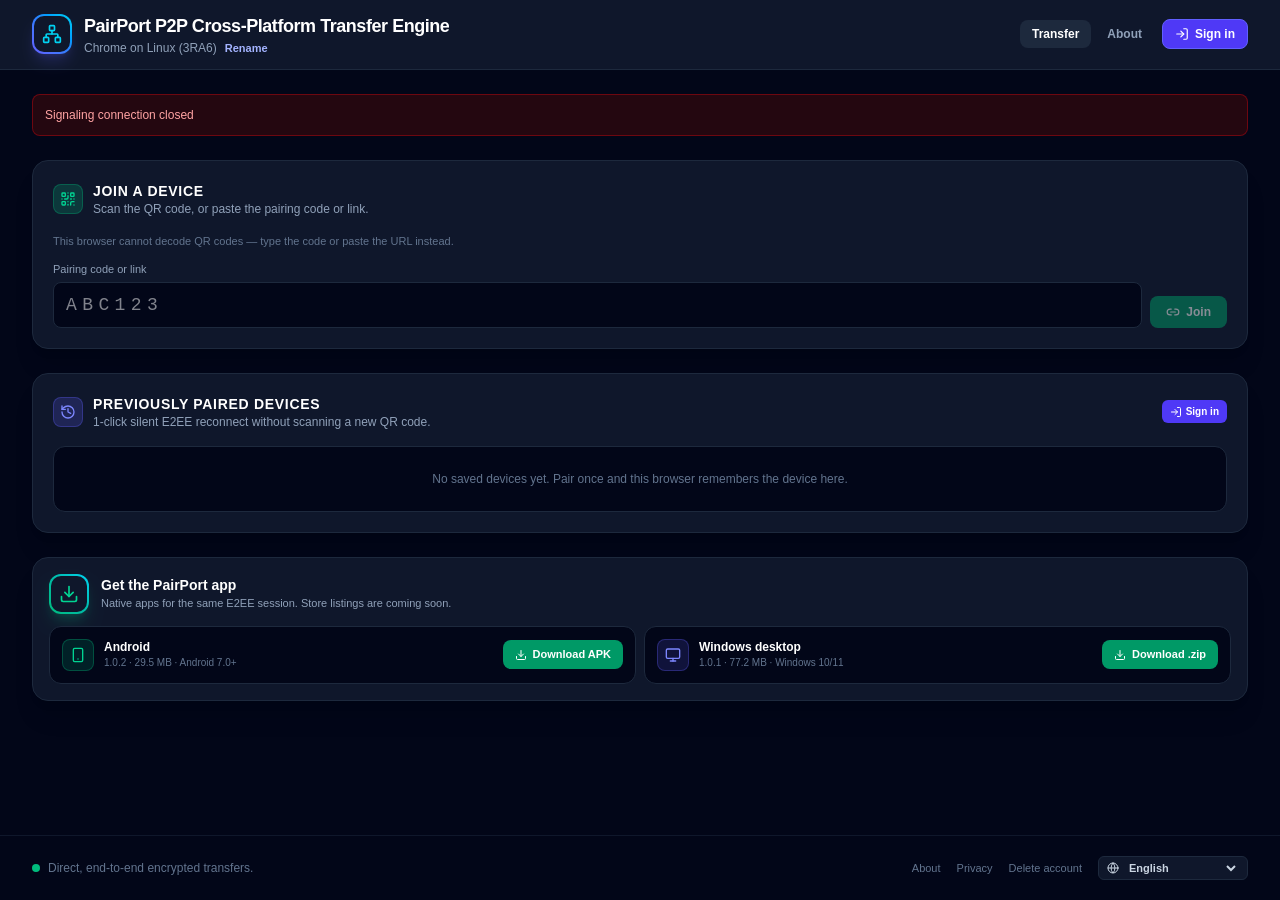
==== commit 30ab0910: "Add TURN relay support to the web client" ====
--- a/index.html
+++ b/index.html
@@ -9,7 +9,7 @@
     <meta property="og:description" content="Kotlin Multiplatform & Compose real-time P2P file transfer prototype with WebRTC, LAN fallback, and zero-storage signaling relay." />
     <meta property="og:type" content="website" />
     <meta name="twitter:card" content="summary_large_image" />
-    <script type="module" crossorigin src="/assets/index-DJAV026c.js"></script>
+    <script type="module" crossorigin src="/assets/index-BvSvA0Eu.js"></script>
     <link rel="stylesheet" crossorigin href="/assets/index-BDI04sQw.css">
   </head>
   <body>
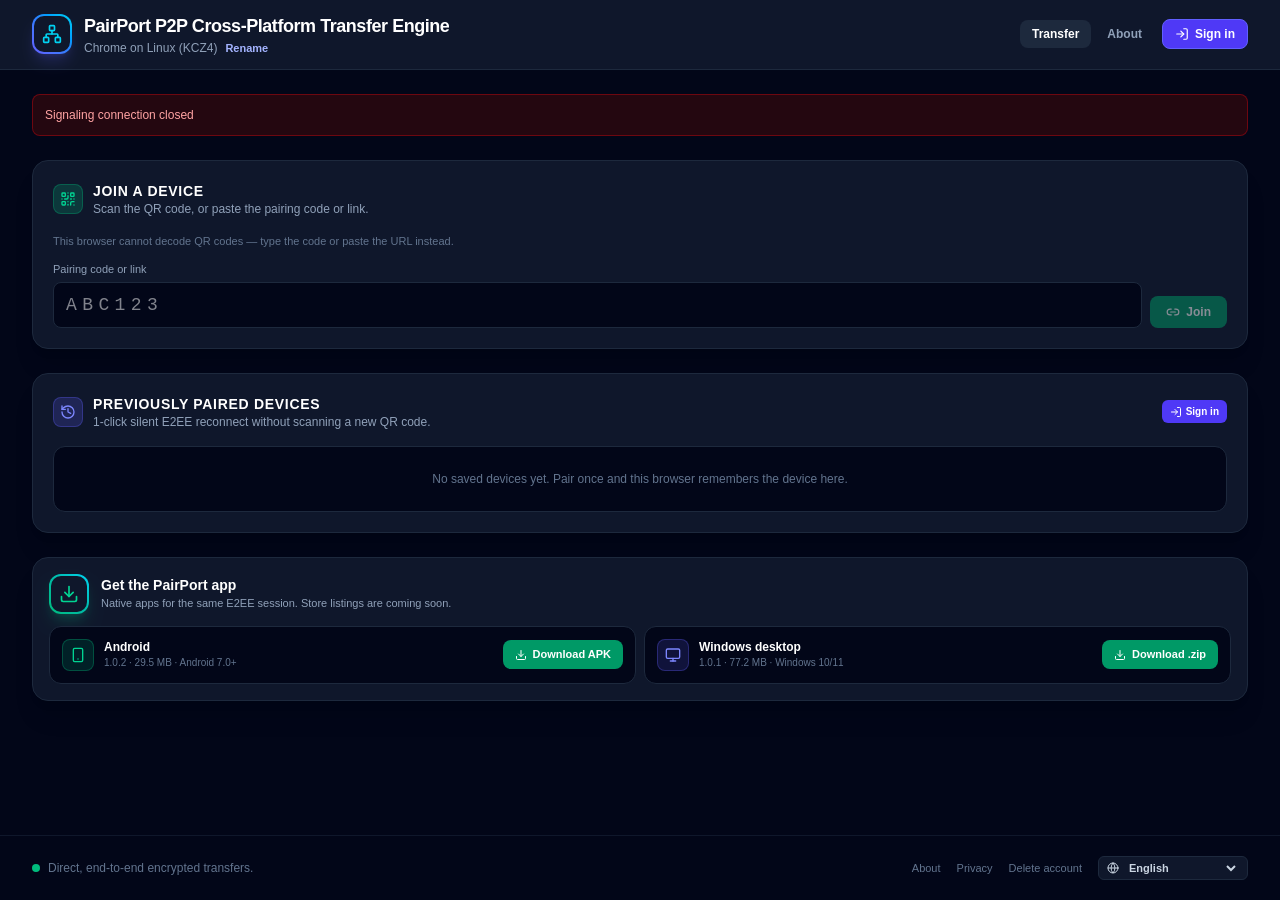
==== commit b0c8115f: "Bind TURN credentials to the pairing session" ====
--- a/index.html
+++ b/index.html
@@ -9,7 +9,7 @@
     <meta property="og:description" content="Kotlin Multiplatform & Compose real-time P2P file transfer prototype with WebRTC, LAN fallback, and zero-storage signaling relay." />
     <meta property="og:type" content="website" />
     <meta name="twitter:card" content="summary_large_image" />
-    <script type="module" crossorigin src="/assets/index-BvSvA0Eu.js"></script>
+    <script type="module" crossorigin src="/assets/index-Cm4OFwTF.js"></script>
     <link rel="stylesheet" crossorigin href="/assets/index-BDI04sQw.css">
   </head>
   <body>
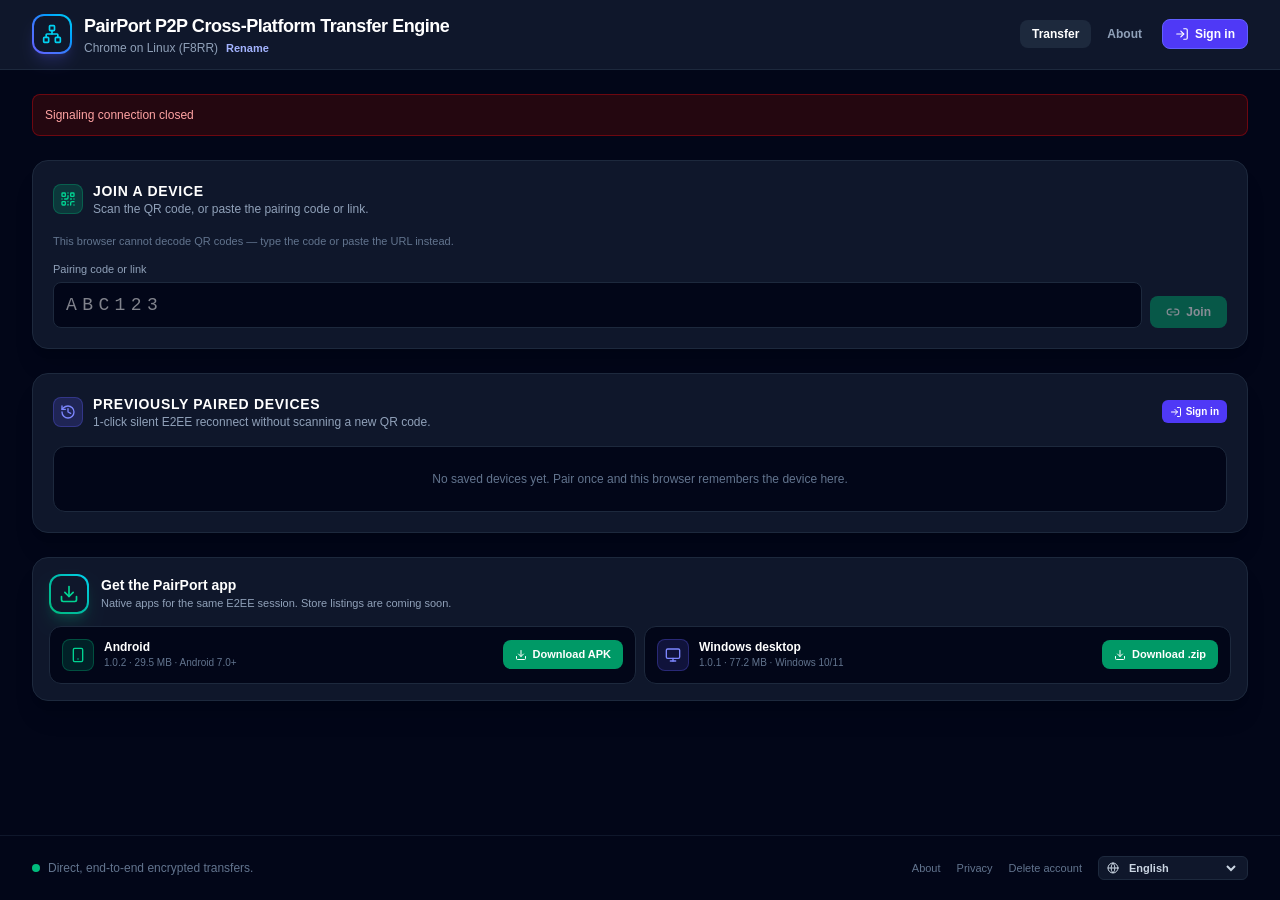
==== commit 932bef85: "Republish a pairing code when the TURN token changes" ====
--- a/index.html
+++ b/index.html
@@ -9,7 +9,7 @@
     <meta property="og:description" content="Kotlin Multiplatform & Compose real-time P2P file transfer prototype with WebRTC, LAN fallback, and zero-storage signaling relay." />
     <meta property="og:type" content="website" />
     <meta name="twitter:card" content="summary_large_image" />
-    <script type="module" crossorigin src="/assets/index-Cm4OFwTF.js"></script>
+    <script type="module" crossorigin src="/assets/index-CbYHYwUc.js"></script>
     <link rel="stylesheet" crossorigin href="/assets/index-BDI04sQw.css">
   </head>
   <body>
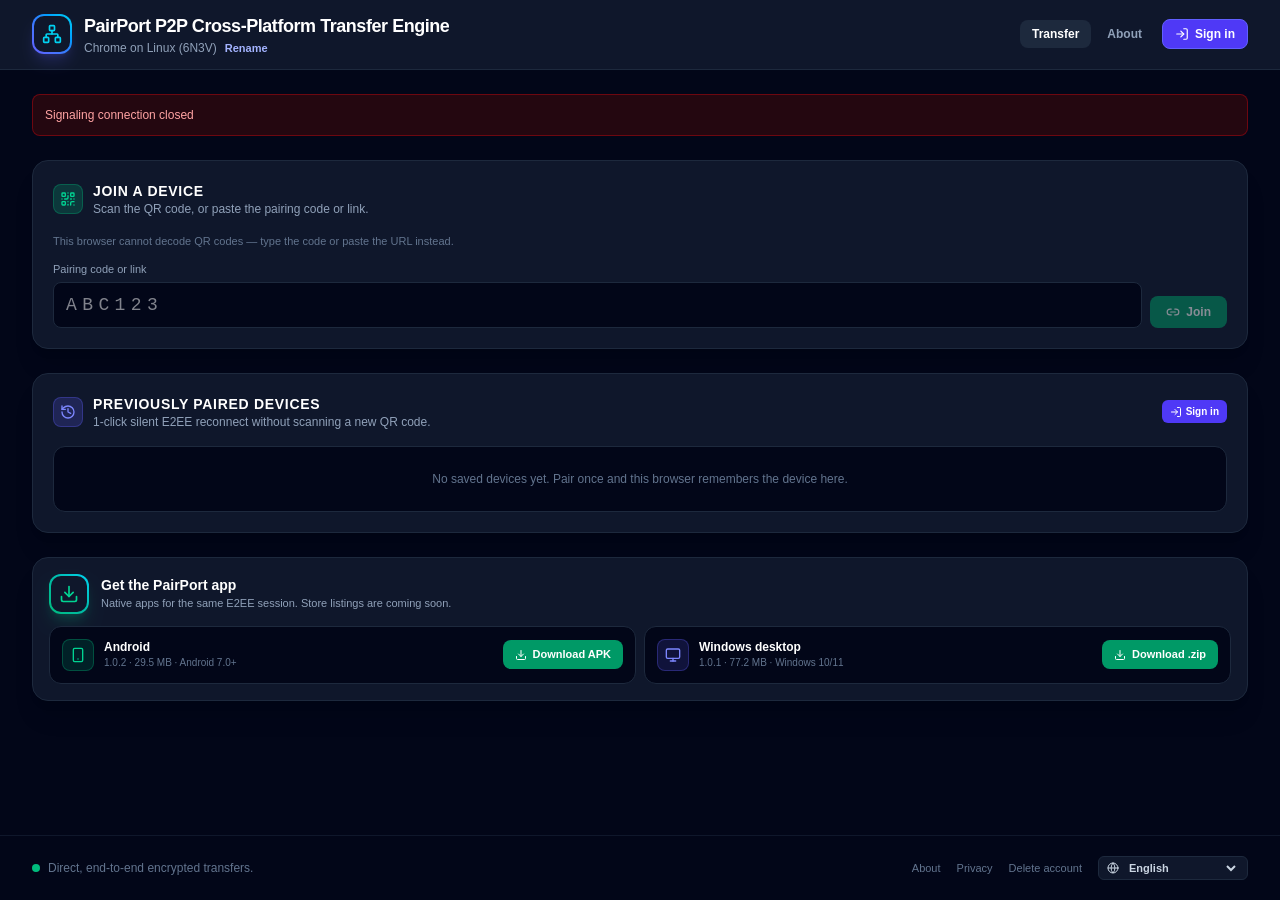
==== commit f5321671: "Carry the TURN token in pair_confirmed" ====
--- a/index.html
+++ b/index.html
@@ -9,7 +9,7 @@
     <meta property="og:description" content="Kotlin Multiplatform & Compose real-time P2P file transfer prototype with WebRTC, LAN fallback, and zero-storage signaling relay." />
     <meta property="og:type" content="website" />
     <meta name="twitter:card" content="summary_large_image" />
-    <script type="module" crossorigin src="/assets/index-CbYHYwUc.js"></script>
+    <script type="module" crossorigin src="/assets/index-DYwSUYB9.js"></script>
     <link rel="stylesheet" crossorigin href="/assets/index-BDI04sQw.css">
   </head>
   <body>
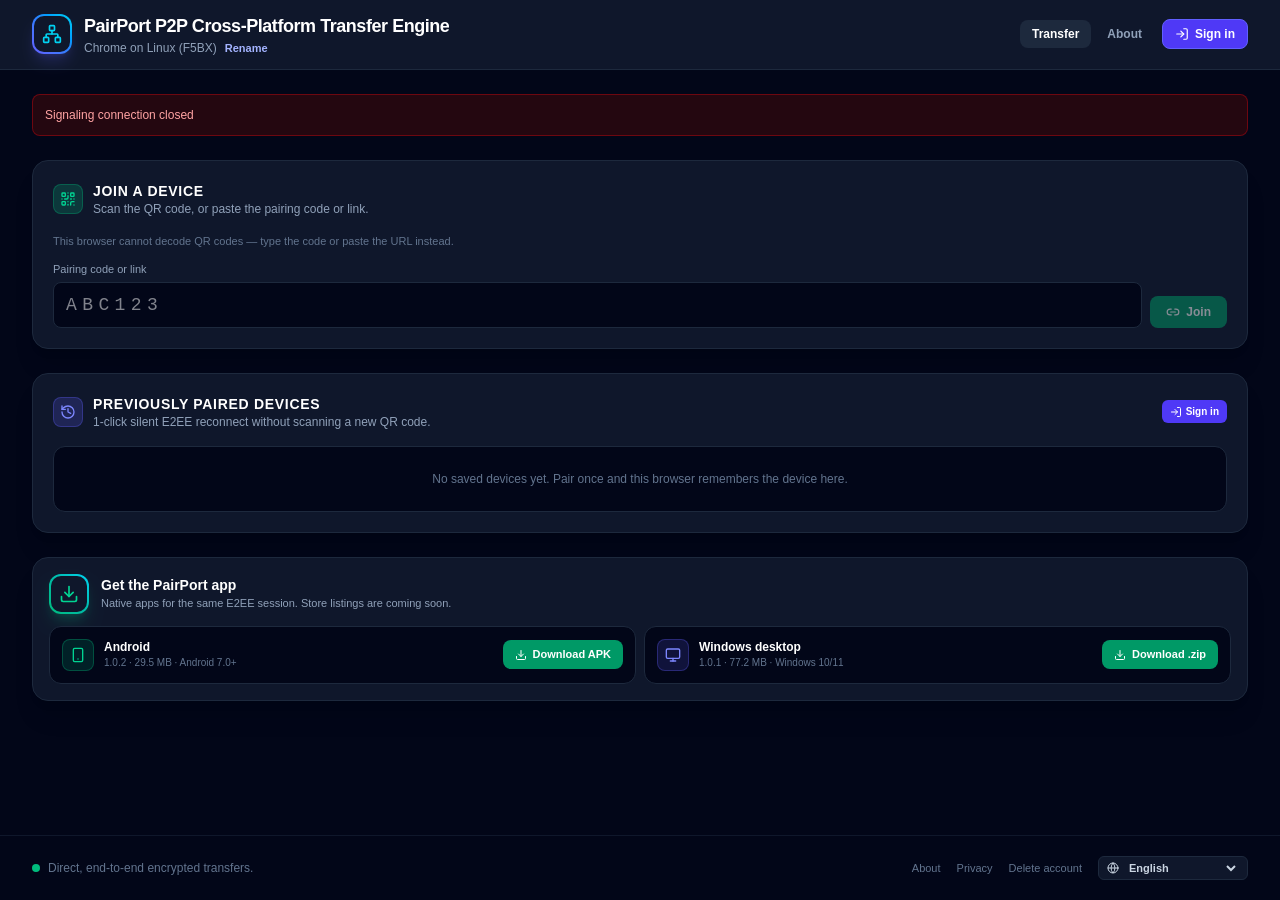
==== commit 8880dac8: "Give a TURN-enabled ICE attempt more time" ====
--- a/index.html
+++ b/index.html
@@ -9,7 +9,7 @@
     <meta property="og:description" content="Kotlin Multiplatform & Compose real-time P2P file transfer prototype with WebRTC, LAN fallback, and zero-storage signaling relay." />
     <meta property="og:type" content="website" />
     <meta name="twitter:card" content="summary_large_image" />
-    <script type="module" crossorigin src="/assets/index-DYwSUYB9.js"></script>
+    <script type="module" crossorigin src="/assets/index-BulB7Hbc.js"></script>
     <link rel="stylesheet" crossorigin href="/assets/index-BDI04sQw.css">
   </head>
   <body>
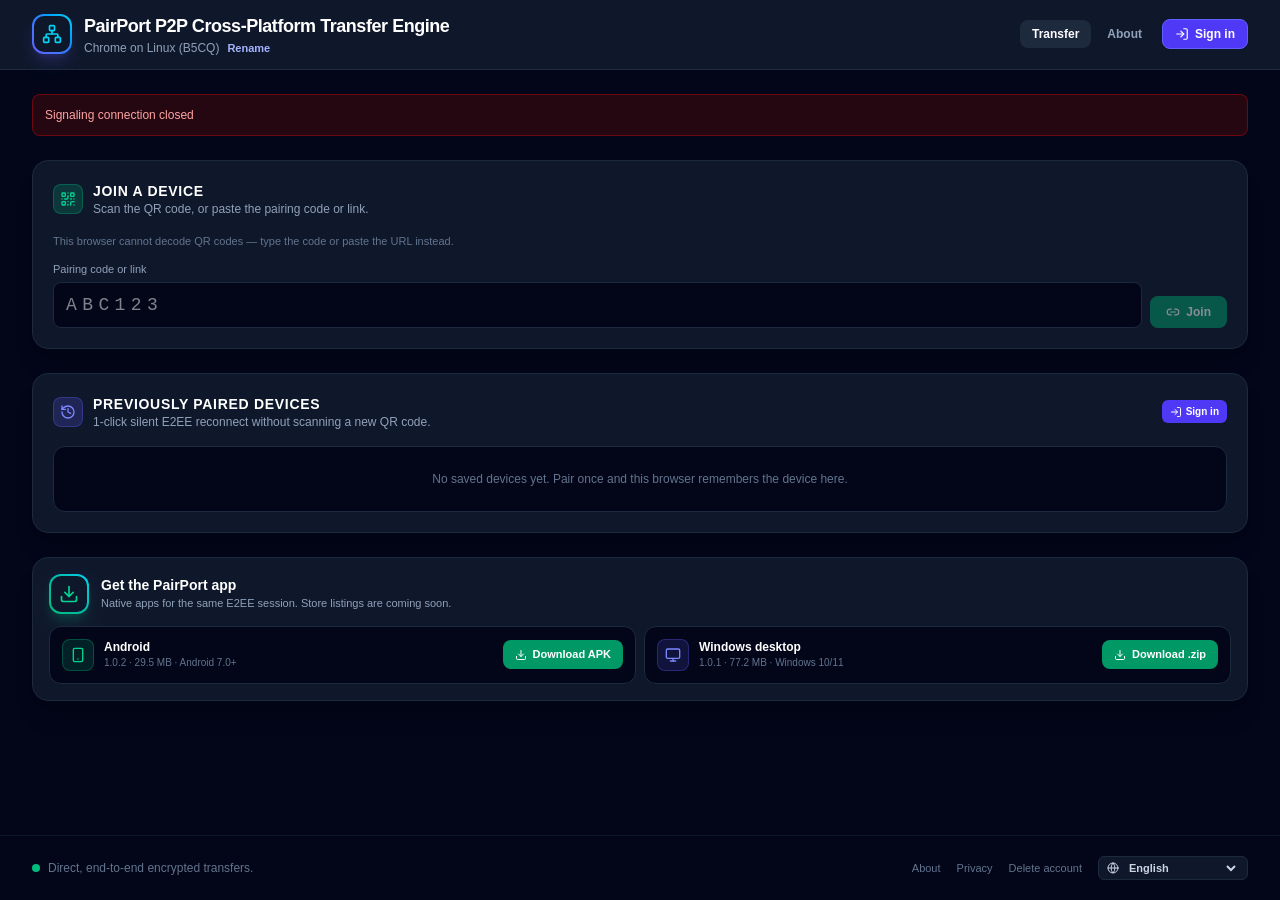
==== commit d8444f1f: "Mint a TURN token for reconnects" ====
--- a/index.html
+++ b/index.html
@@ -9,7 +9,7 @@
     <meta property="og:description" content="Kotlin Multiplatform & Compose real-time P2P file transfer prototype with WebRTC, LAN fallback, and zero-storage signaling relay." />
     <meta property="og:type" content="website" />
     <meta name="twitter:card" content="summary_large_image" />
-    <script type="module" crossorigin src="/assets/index-BulB7Hbc.js"></script>
+    <script type="module" crossorigin src="/assets/index-Dmfmh4xo.js"></script>
     <link rel="stylesheet" crossorigin href="/assets/index-BDI04sQw.css">
   </head>
   <body>
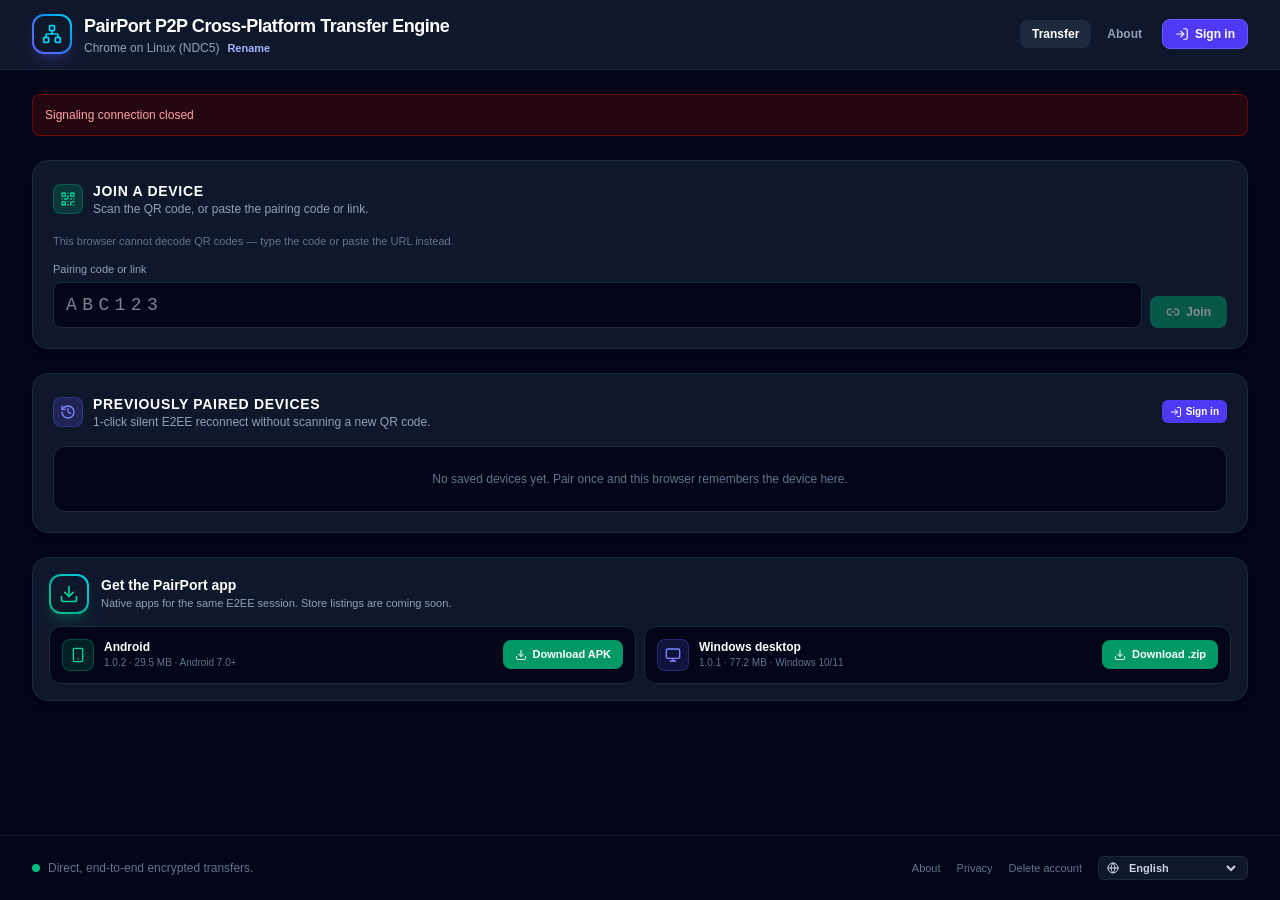
==== commit 392355bd: "Label TURN as Tier 3" ====
--- a/index.html
+++ b/index.html
@@ -9,7 +9,7 @@
     <meta property="og:description" content="Kotlin Multiplatform & Compose real-time P2P file transfer prototype with WebRTC, LAN fallback, and zero-storage signaling relay." />
     <meta property="og:type" content="website" />
     <meta name="twitter:card" content="summary_large_image" />
-    <script type="module" crossorigin src="/assets/index-Dmfmh4xo.js"></script>
+    <script type="module" crossorigin src="/assets/index-eyo29fNd.js"></script>
     <link rel="stylesheet" crossorigin href="/assets/index-BDI04sQw.css">
   </head>
   <body>
